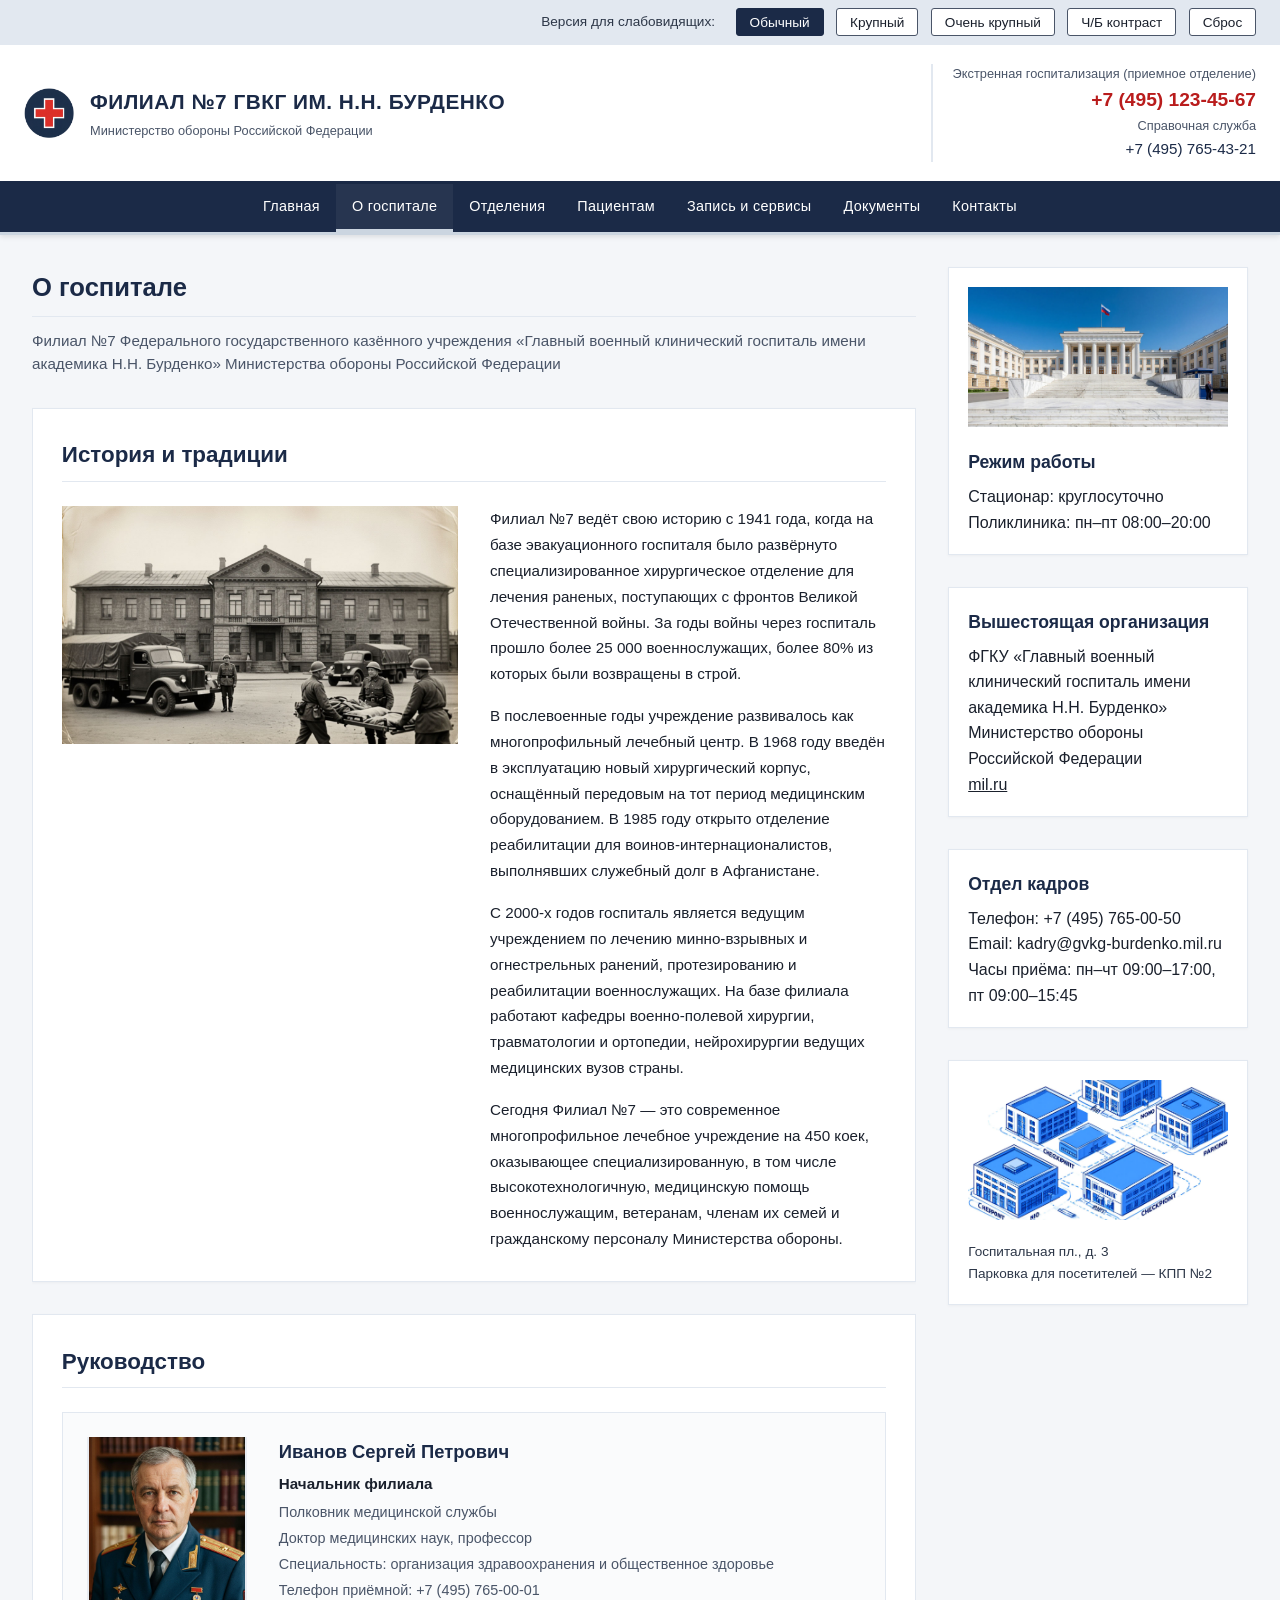
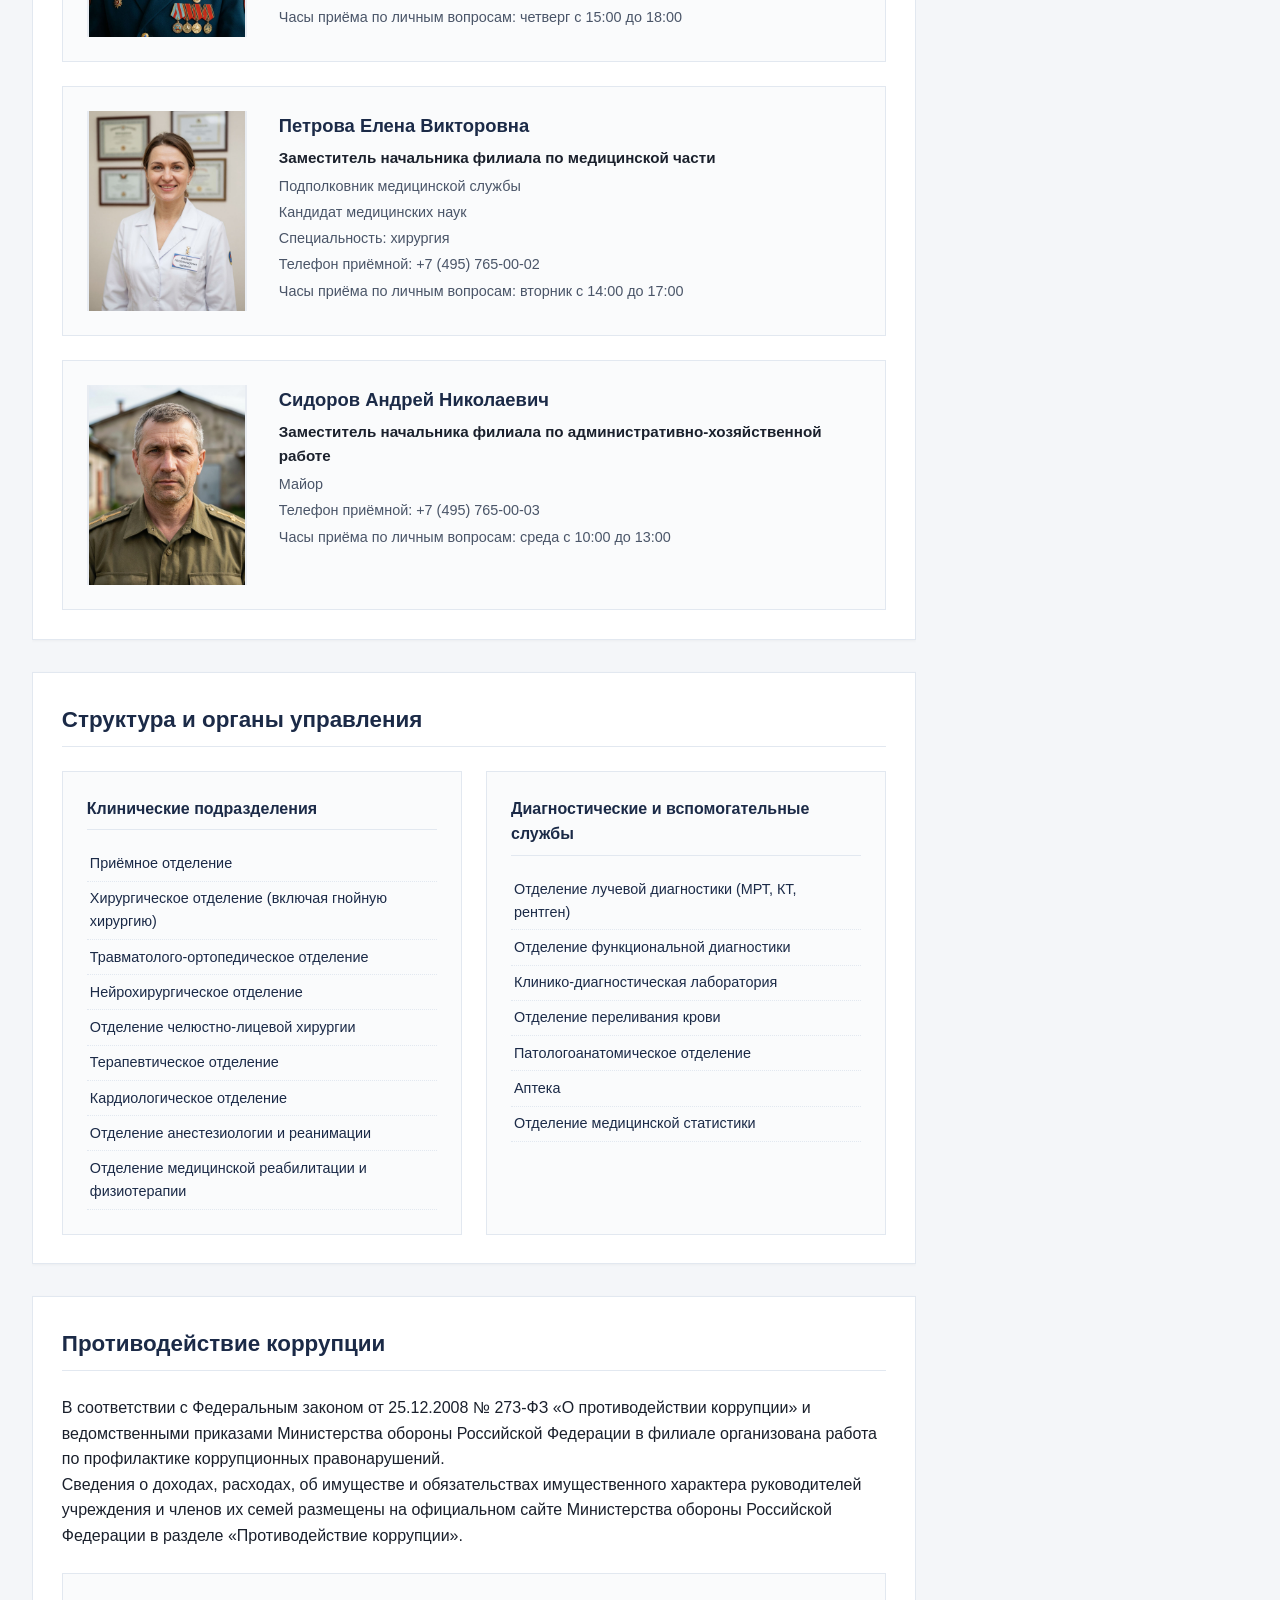
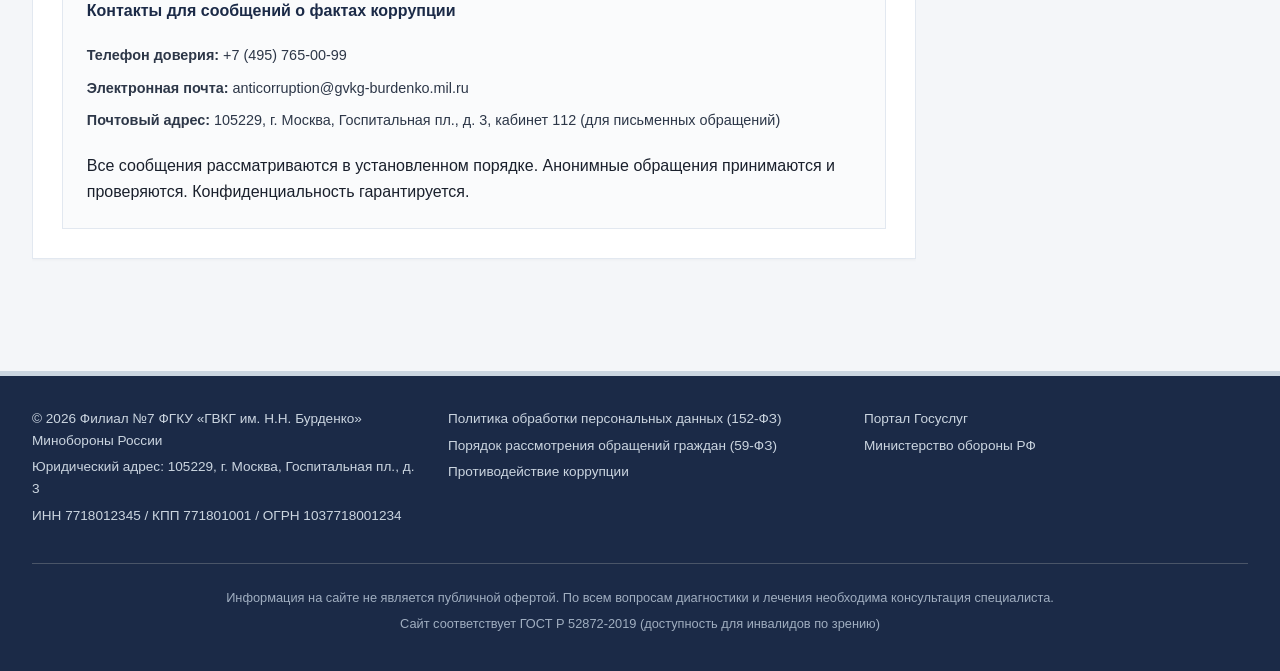
==== pages/about.html @ f8797660 "1 commit" ====
<!DOCTYPE html>
<html lang="ru">
<head>
  <meta charset="UTF-8">
  <meta name="viewport" content="width=device-width, initial-scale=1.0, maximum-scale=5.0, user-scalable=yes">
  <meta name="description" content="Официальная информация о Филиале №7 ГВКГ им. Н.Н. Бурденко. История, руководство, структура, вакансии.">
  <title>О госпитале — Филиал №7 ГВКГ им. Н.Н. Бурденко</title>
  <link rel="icon" href="../images/favicon.ico" type="image/x-icon">
  <link rel="stylesheet" href="../css/reset.css">
  <link rel="stylesheet" href="../css/accessibility.css">
  <link rel="stylesheet" href="../css/layout.css">
  <link rel="stylesheet" href="../css/components.css">
  <link rel="stylesheet" href="../css/about.css">
  <link rel="stylesheet" href="../css/responsive.css">
</head>
<body>

<div class="accessibility-bar" id="accessibilityBar">
  <span class="accessibility-label">Версия для слабовидящих:</span>
  <button id="normalFont" class="access-btn active">Обычный</button>
  <button id="largeFont" class="access-btn">Крупный</button>
  <button id="xlFont" class="access-btn">Очень крупный</button>
  <button id="contrastToggle" class="access-btn">Ч/Б контраст</button>
  <button id="resetAccess" class="access-btn">Сброс</button>
</div>

<div class="header-nav-wrapper">
  <header class="header">
    <div class="logo-area">
      <img src="../images/logo.png" alt="Логотип Министерства обороны" class="logo-img">
      <div class="hospital-name">
        <h1>Филиал №7 ГВКГ им. Н.Н. Бурденко</h1>
        <p>Министерство обороны Российской Федерации</p>
      </div>
    </div>
    <div class="hot-line-block">
      <span>Экстренная госпитализация (приемное отделение)</span>
      <a href="tel:+74951234567" class="phone-emergency">+7 (495) 123-45-67</a>
      <span>Справочная служба</span>
      <a href="tel:+74957654321" class="phone-info">+7 (495) 765-43-21</a>
    </div>
    <button class="burger-btn" id="burgerBtn" aria-label="Меню" type="button">
      <span class="burger-line"></span>
      <span class="burger-line"></span>
      <span class="burger-line"></span>
    </button>
  </header>

  <nav id="mainNav">
    <ul class="nav-list">
      <li><a href="../index.html" class="nav-link">Главная</a></li>
      <li><a href="about.html" class="nav-link active">О госпитале</a></li>
      <li><a href="departments.html" class="nav-link">Отделения</a></li>
      <li><a href="patients.html" class="nav-link">Пациентам</a></li>
      <li><a href="appointment.html" class="nav-link">Запись и сервисы</a></li>
      <li><a href="documents.html" class="nav-link">Документы</a></li>
      <li><a href="contacts.html" class="nav-link">Контакты</a></li>
    </ul>
  </nav>
</div>

<main>
  <div class="grid-layout">
    <div class="content">
      
      <div class="page-header">
        <h2>О госпитале</h2>
        <p class="page-subtitle">Филиал №7 Федерального государственного казённого учреждения «Главный военный клинический госпиталь имени академика Н.Н. Бурденко» Министерства обороны Российской Федерации</p>
      </div>

      <section class="card">
        <h2>История и традиции</h2>
        <div class="about-section">
          <img src="../images/history-1941.jpg" alt="Историческое фото госпиталя" class="about-img">
          <div class="about-text">
            <p>Филиал №7 ведёт свою историю с 1941 года, когда на базе эвакуационного госпиталя было развёрнуто специализированное хирургическое отделение для лечения раненых, поступающих с фронтов Великой Отечественной войны. За годы войны через госпиталь прошло более 25 000 военнослужащих, более 80% из которых были возвращены в строй.</p>
            <p>В послевоенные годы учреждение развивалось как многопрофильный лечебный центр. В 1968 году введён в эксплуатацию новый хирургический корпус, оснащённый передовым на тот период медицинским оборудованием. В 1985 году открыто отделение реабилитации для воинов-интернационалистов, выполнявших служебный долг в Афганистане.</p>
            <p>С 2000-х годов госпиталь является ведущим учреждением по лечению минно-взрывных и огнестрельных ранений, протезированию и реабилитации военнослужащих. На базе филиала работают кафедры военно-полевой хирургии, травматологии и ортопедии, нейрохирургии ведущих медицинских вузов страны.</p>
            <p>Сегодня Филиал №7 — это современное многопрофильное лечебное учреждение на 450 коек, оказывающее специализированную, в том числе высокотехнологичную, медицинскую помощь военнослужащим, ветеранам, членам их семей и гражданскому персоналу Министерства обороны.</p>
          </div>
        </div>
      </section>

      <section class="card">
        <h2>Руководство</h2>
        <div class="management-grid">
          <div class="manager-card">
            <img src="../images/chief-ivanov.jpg" alt="Начальник госпиталя Иванов С.П." class="manager-photo">
            <div class="manager-info">
              <h3>Иванов Сергей Петрович</h3>
              <p class="manager-position">Начальник филиала</p>
              <p class="manager-rank">Полковник медицинской службы</p>
              <p class="manager-degree">Доктор медицинских наук, профессор</p>
              <p class="manager-specialty">Специальность: организация здравоохранения и общественное здоровье</p>
              <p class="manager-phone">Телефон приёмной: +7 (495) 765-00-01</p>
              <p class="manager-hours">Часы приёма по личным вопросам: четверг с 15:00 до 18:00</p>
            </div>
          </div>
          <div class="manager-card">
            <img src="../images/deputy-petrova.jpg" alt="Заместитель по медицинской части Петрова Е.В." class="manager-photo">
            <div class="manager-info">
              <h3>Петрова Елена Викторовна</h3>
              <p class="manager-position">Заместитель начальника филиала по медицинской части</p>
              <p class="manager-rank">Подполковник медицинской службы</p>
              <p class="manager-degree">Кандидат медицинских наук</p>
              <p class="manager-specialty">Специальность: хирургия</p>
              <p class="manager-phone">Телефон приёмной: +7 (495) 765-00-02</p>
              <p class="manager-hours">Часы приёма по личным вопросам: вторник с 14:00 до 17:00</p>
            </div>
          </div>
          <div class="manager-card">
            <img src="../images/deputy-sidorov.jpg" alt="Заместитель по административно-хозяйственной работе Сидоров А.Н." class="manager-photo">
            <div class="manager-info">
              <h3>Сидоров Андрей Николаевич</h3>
              <p class="manager-position">Заместитель начальника филиала по административно-хозяйственной работе</p>
              <p class="manager-rank">Майор</p>
              <p class="manager-phone">Телефон приёмной: +7 (495) 765-00-03</p>
              <p class="manager-hours">Часы приёма по личным вопросам: среда с 10:00 до 13:00</p>
            </div>
          </div>
        </div>
      </section>

      <!-- СТРУКТУРА И ОРГАНЫ УПРАВЛЕНИЯ (исправлено) -->
      <section class="card">
        <h2>Структура и органы управления</h2>
        <div class="structure-grid">
          <div class="structure-block">
            <h3>Клинические подразделения</h3>
            <ul>
              <li><a href="departments.html#admission">Приёмное отделение</a></li>
              <li><a href="departments.html#surgery">Хирургическое отделение (включая гнойную хирургию)</a></li>
              <li><a href="departments.html#trauma">Травматолого-ортопедическое отделение</a></li>
              <li><a href="departments.html#neuro">Нейрохирургическое отделение</a></li>
              <li><a href="departments.html#maxillofacial">Отделение челюстно-лицевой хирургии</a></li>
              <li><a href="departments.html#therapy">Терапевтическое отделение</a></li>
              <li><a href="departments.html#cardio">Кардиологическое отделение</a></li>
              <li><a href="departments.html#anesthesiology">Отделение анестезиологии и реанимации</a></li>
              <li><a href="departments.html#rehab">Отделение медицинской реабилитации и физиотерапии</a></li>
            </ul>
          </div>
          <div class="structure-block">
            <h3>Диагностические и вспомогательные службы</h3>
            <ul>
              <li><a href="departments.html#diagnostics">Отделение лучевой диагностики (МРТ, КТ, рентген)</a></li>
              <li><a href="departments.html#functional">Отделение функциональной диагностики</a></li>
              <li><a href="departments.html#lab">Клинико-диагностическая лаборатория</a></li>
              <li><a href="departments.html#blood">Отделение переливания крови</a></li>
              <li><a href="departments.html#pathology">Патологоанатомическое отделение</a></li>
              <li><a href="departments.html#pharmacy">Аптека</a></li>
              <li><a href="departments.html#statistics">Отделение медицинской статистики</a></li>
            </ul>
          </div>
        </div>
      </section>

      <section class="card">
        <h2>Противодействие коррупции</h2>
        <p>В соответствии с Федеральным законом от 25.12.2008 № 273-ФЗ «О противодействии коррупции» и ведомственными приказами Министерства обороны Российской Федерации в филиале организована работа по профилактике коррупционных правонарушений.</p>
        <p>Сведения о доходах, расходах, об имуществе и обязательствах имущественного характера руководителей учреждения и членов их семей размещены на официальном сайте Министерства обороны Российской Федерации в разделе «Противодействие коррупции».</p>
        <div class="anti-corruption-contacts">
          <h3>Контакты для сообщений о фактах коррупции</h3>
          <ul>
            <li><strong>Телефон доверия:</strong> +7 (495) 765-00-99</li>
            <li><strong>Электронная почта:</strong> anticorruption@gvkg-burdenko.mil.ru</li>
            <li><strong>Почтовый адрес:</strong> 105229, г. Москва, Госпитальная пл., д. 3, кабинет 112 (для письменных обращений)</li>
          </ul>
          <p>Все сообщения рассматриваются в установленном порядке. Анонимные обращения принимаются и проверяются. Конфиденциальность гарантируется.</p>
        </div>
      </section>

    </div>

    <aside class="sidebar">
      <div class="card">
        <img src="../images/sidebar-main-entrance.jpg" alt="Главный вход" class="sidebar-image">
        <h3>Режим работы</h3>
        <p>Стационар: круглосуточно</p>
        <p>Поликлиника: пн–пт 08:00–20:00</p>
      </div>
      <div class="card">
        <h3>Вышестоящая организация</h3>
        <p>ФГКУ «Главный военный клинический госпиталь имени академика Н.Н. Бурденко»</p>
        <p>Министерство обороны Российской Федерации</p>
        <p><a href="https://mil.ru" target="_blank" rel="noopener">mil.ru</a></p>
      </div>
      <div class="card">
        <h3>Отдел кадров</h3>
        <p>Телефон: +7 (495) 765-00-50</p>
        <p>Email: kadry@gvkg-burdenko.mil.ru</p>
        <p>Часы приёма: пн–чт 09:00–17:00, пт 09:00–15:45</p>
      </div>
      <div class="card">
        <img src="../images/sidebar-site-map.jpg" alt="Схема расположения корпусов" class="sidebar-image">
        <p class="sidebar-address">Госпитальная пл., д. 3<br>Парковка для посетителей — КПП №2</p>
      </div>
    </aside>
  </div>
</main>

<footer>
  <div class="footer-grid">
    <div>
      <p>© 2026 Филиал №7 ФГКУ «ГВКГ им. Н.Н. Бурденко» Минобороны России</p>
      <p>Юридический адрес: 105229, г. Москва, Госпитальная пл., д. 3</p>
      <p>ИНН 7718012345 / КПП 771801001 / ОГРН 1037718001234</p>
    </div>
    <div>
      <p><a href="documents.html#privacy">Политика обработки персональных данных (152-ФЗ)</a></p>
      <p><a href="documents.html#appeals">Порядок рассмотрения обращений граждан (59-ФЗ)</a></p>
      <p><a href="https://mil.ru/anti-corruption.htm" target="_blank" rel="noopener">Противодействие коррупции</a></p>
    </div>
    <div>
      <p><a href="https://www.gosuslugi.ru" target="_blank" rel="noopener">Портал Госуслуг</a></p>
      <p><a href="https://mil.ru" target="_blank" rel="noopener">Министерство обороны РФ</a></p>
    </div>
  </div>
  <div class="footer-bottom">
    <p>Информация на сайте не является публичной офертой. По всем вопросам диагностики и лечения необходима консультация специалиста.</p>
    <p>Сайт соответствует ГОСТ Р 52872-2019 (доступность для инвалидов по зрению)</p>
  </div>
</footer>

<script src="../js/accessibility.js"></script>
<script src="../js/burger-menu.js"></script>
</body>
</html>
---- css/accessibility.css ----
.accessibility-bar {
  background: #E2E8F0;
  padding: 0.5rem 1.5rem;
  display: flex;
  gap: 0.8rem;
  flex-wrap: wrap;
  justify-content: flex-end;
  align-items: center;
  border-bottom: 1px solid var(--border-light);
  font-size: 0.85rem;
}

.accessibility-label {
  color: var(--text-medium);
  font-weight: 500;
  margin-right: 0.5rem;
}

.access-btn {
  background: var(--bg-white);
  border: 1px solid var(--secondary-gray);
  padding: 0.35rem 0.8rem;
  cursor: pointer;
  font-family: var(--font-base);
  color: var(--text-dark);
  border-radius: 3px;
  font-size: 0.85rem;
  transition: all 0.15s;
  white-space: nowrap;
}

.access-btn:hover {
  background: #EDF2F7;
}

.access-btn.active {
  background: var(--primary-navy);
  color: white;
  border-color: var(--primary-navy);
}

/* Размеры шрифта через CSS-переменную */
.font-large {
  --base-font-size: 18px;
}

.font-xl {
  --base-font-size: 22px;
}

/* Высокий контраст */
body.high-contrast {
  --primary-navy: #000000;
  --secondary-gray: #000000;
  --bg-white: #FFFFFF;
  --bg-light: #FFFFFF;
  --border-light: #000000;
  --text-dark: #000000;
  --text-medium: #000000;
  --alert-red: #FF0000;
  --safe-green: #006400;
  filter: grayscale(100%) !important;
}
---- css/layout.css ----
/* ========== ОБЁРТКА (display: contents на десктопе) ========== */
.header-nav-wrapper {
  display: contents;
}

/* ========== ШАПКА ========== */
.header {
  background: var(--bg-white);
  border-bottom: 3px solid var(--primary-navy);
  padding: 1.5rem 2rem;
  display: flex;
  flex-wrap: nowrap;
  justify-content: space-between;
  align-items: center;
}

.logo-area {
  display: flex;
  align-items: center;
  gap: 1rem;
}

.logo-img {
  width: 60px;
  height: 60px;
  object-fit: contain;
  flex-shrink: 0;
}

.hospital-name h1 {
  font-size: 1.5rem;
  font-weight: 600;
  color: var(--primary-navy);
  text-transform: uppercase;
  letter-spacing: 0.5px;
}

.hospital-name p {
  font-size: 0.9rem;
  color: var(--secondary-gray);
  margin-top: 0.2rem;
}

.hot-line-block {
  text-align: right;
  border-left: 2px solid var(--border-light);
  padding-left: 2rem;
  white-space: nowrap;
}

.phone-emergency {
  font-size: 1.4rem;
  font-weight: 700;
  color: var(--alert-red);
  text-decoration: none;
}

.phone-info {
  font-size: 1rem;
  color: var(--primary-navy);
  text-decoration: none;
}

.hot-line-block span {
  display: block;
  font-size: 0.8rem;
  color: var(--secondary-gray);
}

/* ========== БУРГЕР ========== */
.burger-btn {
  display: none;
  flex-direction: column;
  justify-content: center;
  align-items: center;
  width: 44px;
  height: 44px;
  background: var(--primary-navy);
  border: none;
  border-radius: 4px;
  cursor: pointer;
  z-index: 110;
  margin-left: auto;
}

.burger-line {
  display: block;
  width: 24px;
  height: 2px;
  background: white;
  margin: 3px 0;
  transition: 0.3s;
}

.burger-btn.active .burger-line:nth-child(1) {
  transform: rotate(45deg) translate(5px, 5px);
}
.burger-btn.active .burger-line:nth-child(2) {
  opacity: 0;
}
.burger-btn.active .burger-line:nth-child(3) {
  transform: rotate(-45deg) translate(5px, -5px);
}

/* ========== НАВИГАЦИЯ ========== */
nav {
  background: var(--primary-navy);
  border-bottom: 3px solid #CBD5E0;
  position: sticky;
  top: 0;
  z-index: 100;
  box-shadow: 0 2px 5px rgba(0,0,0,0.1);
}

.nav-list {
  display: flex;
  list-style: none;
  overflow-x: auto;
  flex-wrap: wrap;
  justify-content: center;
  margin: 0;
  padding: 0;
}

.nav-link {
  display: block;
  color: white;
  text-decoration: none;
  padding: 0.8rem 1.2rem;
  font-size: 0.95rem;
  font-weight: 500;
  letter-spacing: 0.3px;
  border-bottom: 3px solid transparent;
  transition: 0.2s;
  white-space: nowrap;
}

.nav-link:hover,
.nav-link.active {
  border-bottom: 3px solid #CBD5E0;
  background: rgba(255,255,255,0.05);
}

/* ========== САЙДБАР ========== */
.sidebar .card {
  padding: 1.2rem;
}

/* Убираем верхний отступ у всех заголовков в сайдбаре */
.sidebar .card h3 {
  margin-top: 0;
}

.sidebar-image {
  width: 100%;
  height: 140px;
  object-fit: cover;
  background: #E8ECF2;
  margin-bottom: 0.8rem;
}

.sidebar-emergency {
  font-weight: 700;
  color: var(--alert-red);
  font-size: 0.95rem;
}

.sidebar-note {
  font-size: 0.8rem;
  color: var(--secondary-gray);
}

.sidebar-address {
  font-size: 0.85rem;
  color: var(--text-medium);
}

/* ========== ПОДВАЛ ========== */
footer {
  background: var(--primary-navy);
  color: #CBD5E0;
  padding: 2rem;
  font-size: 0.85rem;
  margin-top: 3rem;
  border-top: 5px solid #CBD5E0;
}

.footer-grid {
  display: grid;
  grid-template-columns: repeat(auto-fit, minmax(250px, 1fr));
  gap: 2rem;
  max-width: 1300px;
  margin: 0 auto;
}

footer p {
  font-size: 0.85rem;
  color: #CBD5E0;
  margin-bottom: 0.3rem;
}

footer a {
  color: #CBD5E0;
  text-decoration: none;
}

footer a:hover {
  color: white;
  text-decoration: underline;
}

.footer-bottom {
  margin-top: 2rem;
  text-align: center;
  border-top: 1px solid #4A5568;
  padding-top: 1.5rem;
  max-width: 1300px;
  margin-left: auto;
  margin-right: auto;
}

.footer-bottom p {
  font-size: 0.8rem;
  color: #A0AEC0;
}
---- css/components.css ----
/* КАРТОЧКИ */
.card {
  background: var(--bg-white);
  border: 1px solid var(--border-light);
  padding: 1.8rem;
  margin-bottom: 2rem;
  box-shadow: var(--shadow-sm);
}

/* ЗАГОЛОВОК СТРАНИЦЫ */
.page-header {
  margin-bottom: 2rem;
}

.page-header h2 {
  font-size: 1.6rem;
  color: var(--primary-navy);
  border-bottom: 1px solid var(--border-light);
  padding-bottom: 0.5rem;
  margin-bottom: 0.8rem;
  font-weight: 600;
}

.page-subtitle {
  font-size: 0.95rem;
  color: var(--secondary-gray);
  line-height: 1.5;
}

/* КНОПКИ */
.btn {
  display: inline-block;
  padding: 0.7rem 1.5rem;
  text-decoration: none;
  font-weight: 600;
  font-size: 0.9rem;
  border-radius: 3px;
  text-align: center;
  border: 1px solid transparent;
  cursor: pointer;
  font-family: var(--font-base);
  transition: opacity 0.2s;
}

.btn:hover {
  opacity: 0.9;
}

.btn-primary {
  background: var(--primary-navy);
  color: white;
  border-color: var(--primary-navy);
}

.btn-outline {
  background: transparent;
  color: var(--primary-navy);
  border: 1px solid var(--primary-navy);
}

.btn-red {
  background: var(--alert-red);
  color: white;
}

.btn-sm {
  padding: 0.4rem 1rem;
  font-size: 0.8rem;
}

/* ЗАГЛУШКИ КАРТИНОК */
.img-placeholder {
  background: #E2E8F0;
  border: 1px solid #CBD5E0;
  display: flex;
  align-items: center;
  justify-content: center;
  color: #718096;
  font-size: 0.85rem;
  text-align: center;
  overflow: hidden;
  position: relative;
  width: 100%;
}

.img-placeholder span {
  position: absolute;
  bottom: 6px;
  right: 10px;
  font-size: 0.65rem;
  color: #A0AEC0;
  background: rgba(255,255,255,0.7);
  padding: 2px 6px;
  border-radius: 2px;
}

/* ФОРМА */
.form-subtitle {
  margin-bottom: 1rem;
  color: var(--secondary-gray);
  font-size: 1rem;
}

.wizard-step {
  display: none;
}

.wizard-step.active {
  display: block;
}

.form-group {
  margin-bottom: 1.2rem;
}

label {
  display: block;
  font-weight: 600;
  font-size: 0.9rem;
  margin-bottom: 0.3rem;
  color: var(--text-medium);
}

input[type="text"],
input[type="date"],
input[type="tel"],
input[type="email"],
select,
textarea {
  width: 100%;
  padding: 0.7rem;
  border: 1px solid var(--border-light);
  font-family: var(--font-base);
  background: #FAFBFC;
  border-radius: 3px;
  font-size: 1rem;
}

input[type="file"] {
  font-family: var(--font-base);
  font-size: 0.9rem;
}

textarea {
  resize: vertical;
  min-height: 80px;
}

small {
  display: block;
  color: var(--secondary-gray);
  font-size: 0.8rem;
  margin-top: 0.2rem;
}

.form-row {
  display: grid;
  grid-template-columns: 1fr 1fr;
  gap: 1rem;
}

.btn-group {
  display: flex;
  gap: 1rem;
  margin-top: 1.5rem;
  align-items: center;
  flex-wrap: wrap;
}

.btn-sms {
  margin-top: 0.5rem;
}

.sms-input {
  margin-top: 0.5rem;
}

.form-result {
  margin-top: 0;
  font-weight: 600;
  border-radius: 3px;
}

.form-result:not(:empty) {
  margin-top: 1rem;
  padding: 1rem;
  background: #F0FFF4;
  border: 1px solid var(--safe-green);
  color: var(--safe-green);
}

.error-msg {
  color: var(--alert-red);
  font-size: 0.8rem;
  margin-top: 0.2rem;
  display: none;
}

.input-error {
  border-color: var(--alert-red) !important;
  background: #FFF5F5 !important;
}

/* ЧЕКБОКСЫ */
.custom-checkbox {
  display: flex;
  align-items: flex-start;
  gap: 0.6rem;
  margin-bottom: 0.8rem;
  cursor: pointer;
  font-weight: 400;
  position: relative;
  padding-left: 0;
}

.custom-checkbox input[type="checkbox"] {
  position: absolute;
  opacity: 0;
  width: 0;
  height: 0;
}

.checkmark {
  flex-shrink: 0;
  width: 20px;
  height: 20px;
  border: 2px solid var(--secondary-gray);
  border-radius: 3px;
  display: flex;
  align-items: center;
  justify-content: center;
  background: var(--bg-white);
  transition: all 0.15s;
  margin-top: 1px;
}

.checkmark svg {
  opacity: 0;
  transition: opacity 0.15s;
}

.custom-checkbox input:checked ~ .checkmark {
  background: var(--primary-navy);
  border-color: var(--primary-navy);
}

.custom-checkbox input:checked ~ .checkmark svg {
  opacity: 1;
}

.checkbox-text {
  font-size: 0.9rem;
  color: var(--text-medium);
  line-height: 1.4;
  user-select: none;
}

/* ТАБЛИЦЫ */
.table-wrapper {
  overflow-x: auto;
  margin-bottom: 1rem;
}

.table-note {
  font-size: 0.85rem;
  color: var(--secondary-gray);
  font-style: italic;
  margin-top: 0.8rem;
}

/* ПОЛИТИКА */
.policy-block {
  line-height: 1.7;
}

.policy-block p {
  font-size: 0.95rem;
  color: var(--text-dark);
  margin-bottom: 1rem;
}

.policy-block h3 {
  font-size: 1.05rem;
  color: var(--primary-navy);
  margin: 1.5rem 0 0.8rem 0;
}

.policy-block ul {
  list-style: disc;
  padding-left: 1.5rem;
  margin-bottom: 1rem;
}

.policy-block ul li {
  font-size: 0.9rem;
  color: var(--text-dark);
  line-height: 1.6;
  margin-bottom: 0.4rem;
}

.section-intro {
  font-size: 0.9rem;
  color: var(--secondary-gray);
  margin-bottom: 1.5rem;
  line-height: 1.6;
}

/* ЯКОРЯ */
section[id] {
  scroll-margin-top: 70px;
}
---- css/about.css ----
/* about.css — стили страницы "О госпитале" */

/* ===== ЗАЩИТА ОТ ВЫХОДА ЗА ЭКРАН ===== */
.content,
.card,
.about-section,
.management-grid,
.manager-card,
.structure-grid,
.structure-block,
.anti-corruption-contacts,
.table-wrapper,
.vacancy-table {
  max-width: 100% !important;
  overflow: hidden !important;
  box-sizing: border-box;
  min-width: 0;
}

.content *,
.content *::before,
.content *::after {
  box-sizing: border-box;
  max-width: 100%;
}

/* ===== ОСНОВНЫЕ СТИЛИ ===== */
.about-section {
  display: grid;
  grid-template-columns: 1fr 1fr;
  gap: 2rem;
  align-items: start;
}

.about-img {
  width: 100%;
  height: auto;
  max-height: 400px;
  object-fit: contain;
  background: #E8ECF2;
  display: block;
  max-width: 100%;
}

.about-text p {
  font-size: 0.95rem;
  color: var(--text-dark);
  line-height: 1.7;
  margin-bottom: 1rem;
  word-wrap: break-word;
}

.about-text p:last-child {
  margin-bottom: 0;
}

/* Руководство */
.management-grid {
  display: flex;
  flex-direction: column;
  gap: 1.5rem;
}

.manager-card {
  display: flex;
  gap: 2rem;
  border: 1px solid var(--border-light);
  padding: 1.5rem;
  background: #FAFBFC;
  align-items: flex-start;
}

.manager-photo {
  width: 160px;
  height: auto;
  max-height: 200px;
  object-fit: contain;
  background: #E8ECF2;
  flex-shrink: 0;
  max-width: 100%;
}

.manager-info {
  flex: 1 1 auto;
  min-width: 0;
}

.manager-info h3 {
  margin: 0 0 0.3rem 0;
  font-size: 1.15rem;
  color: var(--primary-navy);
  word-wrap: break-word;
}

.manager-position {
  font-size: 0.95rem;
  font-weight: 600;
  color: var(--text-dark);
  margin-bottom: 0.3rem;
}

.manager-rank,
.manager-degree,
.manager-specialty,
.manager-phone,
.manager-hours {
  font-size: 0.9rem;
  color: var(--secondary-gray);
  margin-bottom: 0.2rem;
}

/* Структура */
.structure-grid {
  display: grid;
  grid-template-columns: repeat(auto-fit, minmax(280px, 1fr));
  gap: 1.5rem;
}

.structure-block {
  border: 1px solid var(--border-light);
  padding: 1.5rem;
  background: #FAFBFC;
}

.structure-block h3 {
  margin: 0 0 1rem 0;
  font-size: 1rem;
  border-bottom: 1px solid var(--border-light);
  padding-bottom: 0.5rem;
}

.structure-block ul {
  list-style: none;
  padding: 0;
}

.structure-block ul li {
  font-size: 0.9rem;
  padding: 0.35rem 0;
  border-bottom: 1px dotted var(--border-light);
  word-wrap: break-word;
}

/* Ссылки в структуре — анимация как на главной */
.structure-block ul li a {
  text-decoration: none;
  color: var(--primary-navy);
  font-weight: 500;
  display: inline-block;
  padding: 0.3rem 0.8rem;
  margin: -0.3rem -0.8rem;         /* компенсация, чтобы не ломать поток */
  border-left: 3px solid transparent;
  transition: all 0.2s ease;
}

.structure-block ul li a:hover {
  color: #0d1b2a;
  background: #F0F4FA;
  border-left-color: var(--primary-navy);
  padding-left: 1.2rem;
}

/* Вакансии */
.vacancy-intro {
  font-size: 0.95rem;
  margin-bottom: 1.5rem;
}

.table-wrapper {
  overflow-x: auto;
  -webkit-overflow-scrolling: touch;
  max-width: 100%;
}

.vacancy-table {
  width: 100%;
  border-collapse: collapse;
  font-size: 0.9rem;
}

.vacancy-table thead {
  background: var(--primary-navy);
  color: white;
}

.vacancy-table th,
.vacancy-table td {
  padding: 0.8rem 1rem;
  text-align: left;
  border-bottom: 1px solid var(--border-light);
}

.vacancy-contact {
  font-size: 0.85rem;
  color: var(--secondary-gray);
  font-style: italic;
  margin-top: 0.8rem;
}

/* Антикоррупция */
.anti-corruption-contacts {
  margin-top: 1.5rem;
  padding: 1.5rem;
  border: 1px solid var(--border-light);
  background: #FAFBFC;
}

.anti-corruption-contacts h3 {
  margin: 0 0 1rem 0;
  font-size: 1rem;
  color: var(--primary-navy);
}

.anti-corruption-contacts ul {
  list-style: none;
  padding: 0;
  margin: 0 0 1rem 0;
}

.anti-corruption-contacts ul li {
  font-size: 0.9rem;
  color: var(--text-medium);
  padding: 0.3rem 0;
  word-wrap: break-word;
}

/* ===== АДАПТИВ (увеличенные фото) ===== */
@media (max-width: 1200px) {
  .about-section { gap: 1.5rem; }
  .about-img { max-height: 350px; }
  .manager-photo { width: 140px; }
  .structure-grid { grid-template-columns: repeat(auto-fit, minmax(250px, 1fr)); }
}

@media (max-width: 992px) {
  .about-section {
    grid-template-columns: 1fr;
    gap: 1.2rem;
  }
  .about-img { max-height: 300px; }
  .manager-card {
    flex-wrap: wrap;
    gap: 1rem;
    padding: 1.2rem;
  }
  .manager-photo {
    width: 120px;
    max-height: 160px;
    margin-right: auto;
  }
  .manager-info { flex: 1 1 auto; }
  .manager-info h3 { font-size: 1.05rem; }
  .manager-position { font-size: 0.9rem; }
  .manager-rank,
  .manager-degree,
  .manager-specialty,
  .manager-phone,
  .manager-hours { font-size: 0.85rem; }
  .structure-grid { grid-template-columns: repeat(auto-fit, minmax(220px, 1fr)); }
}

@media (max-width: 768px) {
  .about-img { max-height: 260px; }
  .about-text p { font-size: 0.9rem; }
  .manager-card {
    flex-direction: column;
    align-items: flex-start;
    padding: 1rem;
  }
  .manager-photo {
    width: 140px;
    max-height: 180px;
    margin: 0;
  }
  .manager-info h3 { font-size: 1rem; }
  .structure-grid { grid-template-columns: 1fr; }
  .vacancy-table th,
  .vacancy-table td { padding: 0.6rem 0.7rem; font-size: 0.85rem; }
}

@media (max-width: 576px) {
  .about-img { max-height: 220px; }
  .manager-photo {
    width: 130px;
    max-height: 170px;
  }
  .manager-info h3 { font-size: 0.95rem; }
  .manager-position { font-size: 0.85rem; }
  .manager-rank,
  .manager-degree,
  .manager-specialty,
  .manager-phone,
  .manager-hours { font-size: 0.8rem; }
  .about-text p { font-size: 0.85rem; }
}

@media (max-width: 480px) {
  .about-img { max-height: 180px; }
  .manager-photo {
    width: 120px;
    max-height: 160px;
  }
  .manager-info h3 { font-size: 0.9rem; }
  .manager-position { font-size: 0.8rem; }
  .manager-rank,
  .manager-degree,
  .manager-specialty,
  .manager-phone,
  .manager-hours { font-size: 0.75rem; }
  .vacancy-table th,
  .vacancy-table td { padding: 0.4rem 0.5rem; font-size: 0.75rem; }
  .anti-corruption-contacts { padding: 1rem; }
}

@media (max-width: 320px) {
  .about-img { max-height: 150px; }
  .manager-photo {
    width: 100px;
    max-height: 140px;
  }
  .manager-info h3 { font-size: 0.85rem; }
  .manager-position { font-size: 0.75rem; }
  .manager-rank,
  .manager-degree,
  .manager-specialty,
  .manager-phone,
  .manager-hours { font-size: 0.7rem; }
  .about-text p { font-size: 0.8rem; }
  .structure-block { padding: 0.8rem; }
}
---- css/responsive.css ----
/* ========== БОЛЬШИЕ НОУТБУКИ (1200–1440px) ========== */
@media (min-width: 1200px) and (max-width: 1440px) {
  .header {
    padding: 1.2rem 1.5rem;
  }
  .logo-img {
    width: 50px;
    height: 50px;
  }
  .hospital-name h1 {
    font-size: 1.3rem;
  }
  .hospital-name p {
    font-size: 0.8rem;
  }
  .hot-line-block {
    padding-left: 1.2rem;
  }
  .phone-emergency {
    font-size: 1.2rem;
  }
  .phone-info {
    font-size: 0.95rem;
  }
  .nav-link {
    padding: 0.7rem 1rem;
    font-size: 0.9rem;
  }
}

/* ========== ПЛАНШЕТЫ (≤1200px) ========== */
@media (max-width: 1200px) {
  .grid-layout {
    grid-template-columns: 1fr 250px;
  }
  .hero-image {
    width: 250px;
    height: 170px;
  }
  .directions-grid {
    grid-template-columns: repeat(auto-fit, minmax(300px, 1fr));
  }
  .advantages-grid {
    grid-template-columns: repeat(auto-fit, minmax(220px, 1fr));
  }
}

/* ========== МАЛЕНЬКИЕ ПЛАНШЕТЫ (≤992px) ========== */
@media (max-width: 992px) {
  .header {
    padding: 1rem;
  }
  .hospital-name h1 {
    font-size: 1.3rem;
  }
  .hot-line-block {
    padding-left: 1rem;
  }
  .grid-layout {
    grid-template-columns: 1fr;
  }
  .hero-banner {
    flex-direction: column;
  }
  .hero-image {
    width: 100%;
    height: auto;
    max-height: 250px;
  }
  .department-header {
    grid-template-columns: 1fr;
  }
  .department-header-img {
    height: 220px;
    border-right: none;
    border-bottom: 1px solid var(--border-light);
  }
  .info-block,
  .info-block.reverse {
    grid-template-columns: 1fr;
    direction: ltr;
  }
  .info-image {
    height: 200px;
  }
  .document-block {
    grid-template-columns: 1fr;
  }
  main {
    padding: 0 1.5rem;
  }
}

/* ========== ТЕЛЕФОНЫ (≤768px) – шапка+меню вместе sticky ========== */
@media (max-width: 768px) {
  body {
    overflow-x: hidden;
  }

  /* Отменяем display: contents, чтобы обёртка работала как обычный блок */
  .header-nav-wrapper {
    display: block;
    position: sticky;
    top: 0;
    z-index: 1000;
    background: var(--bg-white);
    box-shadow: 0 2px 5px rgba(0,0,0,0.05);
  }

  .header {
    padding: 0.6rem 1rem;
    flex-wrap: nowrap;
    justify-content: space-between;
  }
  .logo-area {
    gap: 0.5rem;
  }
  .logo-img {
    width: 36px;
    height: 36px;
  }
  .hospital-name h1 {
    font-size: 1rem;
    line-height: 1.2;
  }
  .hospital-name p {
    font-size: 0.7rem;
    line-height: 1.2;
  }
  .hot-line-block {
    display: none;
  }
  .burger-btn {
    display: flex;
    margin-left: auto;
  }

  /* Убираем sticky с самой nav, теперь она абсолютна внутри обёртки */
  nav {
    position: static;
    border-bottom: none;
    background: transparent;
    box-shadow: none;
  }

  #mainNav {
    position: absolute;
    top: 100%;
    right: 10px;
    width: auto;
    min-width: 200px;
    background: var(--primary-navy);
    border-radius: 4px;
    box-shadow: 0 8px 16px rgba(0,0,0,0.2);
    max-height: 0;
    overflow: hidden;
    transition: max-height 0.3s ease;
    z-index: 99;
    border-bottom: none;
  }
  #mainNav.open {
    max-height: 360px;
  }
  .nav-list {
    flex-direction: column;
    padding: 0.3rem 0;
  }
  .nav-link {
    padding: 0.6rem 1.2rem;
    font-size: 0.9rem;
    border-bottom: 1px solid rgba(255,255,255,0.15);
  }
  .nav-link:last-child {
    border-bottom: none;
  }

  main {
    padding: 0 1rem;
  }

  .hero-banner {
    padding: 1rem;
  }
  .hero-text h2 {
    font-size: 1.3rem;
  }
  .hero-text p {
    font-size: 0.85rem;
  }
  .hero-image {
    height: 160px;
  }

  .directions-grid,
  .info-cards-row,
  .advantages-grid,
  .services-grid,
  .steps-horizontal,
  .rules-grid,
  .checklist-grid,
  .diet-grid,
  .structure-grid,
  .volume-grid,
  .rights-grid,
  .requisites-grid,
  .transport-grid,
  .contacts-main-grid,
  .works-grid {
    grid-template-columns: 1fr;
  }

  .card {
    padding: 0.8rem;
  }
  h2 {
    font-size: 1.1rem;
    margin-bottom: 0.7rem;
  }
  h3 {
    font-size: 0.95rem;
  }
  .sidebar .card h3 {
    margin-top: 0;
  }

  .advantage-img,
  .direction-img {
    height: 140px;
  }
  .info-card-img {
    height: 120px;
  }

  .btn-group {
    flex-direction: column;
    align-items: stretch;
  }

  .footer-grid {
    grid-template-columns: 1fr;
    text-align: center;
  }
  .footer-bottom {
    margin-top: 1rem;
  }

  .accessibility-bar {
    justify-content: center;
    font-size: 0.7rem;
    padding: 0.3rem 0.6rem;
  }
  .access-btn {
    padding: 0.25rem 0.5rem;
    font-size: 0.7rem;
  }

  .form-row {
    grid-template-columns: 1fr;
    gap: 0.8rem;
  }
}

/* ========== МАЛЕНЬКИЕ ТЕЛЕФОНЫ (≤576px) ========== */
@media (max-width: 576px) {
  .header {
    padding: 0.5rem 0.8rem;
  }
  .logo-area {
    flex-direction: column;
    align-items: flex-start;
    gap: 0.1rem;
  }
  .logo-img {
    width: 32px;
    height: 32px;
  }
  .hospital-name h1 {
    font-size: 0.95rem;
  }
  .hospital-name p {
    font-size: 0.65rem;
  }
  main {
    padding: 0 0.8rem;
  }
  .hero-banner {
    padding: 0.8rem;
  }
  .hero-text h2 {
    font-size: 1.2rem;
  }
  .hero-text p {
    font-size: 0.8rem;
  }
  .hero-image {
    height: 140px;
  }
  .card {
    padding: 0.7rem;
  }
  h2 {
    font-size: 1.05rem;
  }
  .advantage-img,
  .direction-img {
    height: 120px;
  }
  .info-card-img {
    height: 100px;
  }
  .btn-hero {
    padding: 0.5rem 1rem;
    font-size: 0.85rem;
  }
  .phone-emergency {
    font-size: 1rem;
  }
}

/* ========== ОЧЕНЬ МАЛЕНЬКИЕ ЭКРАНЫ (≤480px) ========== */
@media (max-width: 480px) {
  body {
    overflow-x: hidden;
  }
  main {
    padding: 0 0.6rem;
  }
  .logo-img {
    width: 30px;
    height: 30px;
  }
  .hospital-name h1 {
    font-size: 0.85rem;
  }
  .hero-image {
    height: 130px;
  }
  .department-header-img {
    height: 140px;
  }
  .advantage-img,
  .direction-img {
    height: 110px;
  }
  .card {
    padding: 0.6rem;
  }
  h2 {
    font-size: 1rem;
  }
  h3 {
    font-size: 0.9rem;
  }
  .nav-link {
    padding: 0.5rem 1rem;
    font-size: 0.85rem;
  }

  .card,
  .direction-card,
  .info-card,
  .advantage-item,
  .department-card,
  .manager-card,
  .structure-block,
  .rule-card,
  .checklist-card,
  .diet-card,
  .info-block,
  .document-block,
  .service-card,
  .transport-card,
  .inspection-item,
  .faq-item,
  .appointment-promo,
  .hero-banner,
  .about-section,
  .anti-corruption-contacts {
    max-width: 100%;
    width: 100%;
    overflow-wrap: break-word;
    word-break: break-word;
    box-sizing: border-box;
  }

  img,
  .hero-image,
  .department-header-img,
  .advantage-img,
  .direction-img,
  .info-card-img,
  .sidebar-image,
  .service-card-img,
  .transport-image,
  .document-preview-img,
  .contact-map-large,
  .about-img,
  .manager-photo {
    max-width: 100%;
    height: auto;
  }

  .table-wrapper {
    overflow-x: auto;
    -webkit-overflow-scrolling: touch;
    max-width: 100%;
  }
  table,
  .vacancy-table,
  .staff-table,
  .reception-table {
    width: auto;
    max-width: 100%;
    display: block;
    overflow-x: auto;
  }

  .sidebar .card h3 {
    margin-top: 0;
  }
}

/* ========== 320px ========== */
@media (max-width: 320px) {
  :root {
    --base-font-size: 14px;
  }
  main {
    padding: 0 0.4rem;
  }
  .header {
    padding: 0.4rem 0.6rem;
  }
  .logo-img {
    width: 26px;
    height: 26px;
  }
  .hospital-name h1 {
    font-size: 0.8rem;
  }
  .hospital-name p {
    font-size: 0.6rem;
  }
  .burger-btn {
    width: 36px;
    height: 36px;
    padding: 0;
  }
  .burger-line {
    width: 20px;
    margin: 2px 0;
  }
  #mainNav {
    right: 4px;
    min-width: 150px;
    border-radius: 3px;
  }
  .nav-link {
    padding: 0.5rem 0.8rem;
    font-size: 0.8rem;
  }
  .hero-banner {
    padding: 0.5rem;
  }
  .hero-text h2 {
    font-size: 1.1rem;
  }
  .hero-text p {
    font-size: 0.75rem;
  }
  .hero-image {
    height: 120px;
  }
  .btn-hero {
    padding: 0.4rem 0.8rem;
    font-size: 0.8rem;
  }
  .card {
    padding: 0.5rem;
  }
  h2 { font-size: 1rem; }
  h3 { font-size: 0.85rem; }
  p, li, .info-value, .contact-item p, .doc-value {
    font-size: 0.8rem;
  }
  .advantage-img,
  .direction-img { height: 100px; }
  .info-card-img { height: 80px; }
  .sidebar .card { padding: 0.6rem; }
  .sidebar .card h3 { margin-top: 0; }
  .sidebar-image { height: 100px; }
  .accessibility-bar {
    font-size: 0.65rem;
    padding: 0.2rem 0.4rem;
  }
  .access-btn {
    padding: 0.2rem 0.4rem;
    font-size: 0.65rem;
  }
  footer {
    padding: 1.5rem 0.5rem;
  }
  .footer-bottom p {
    font-size: 0.7rem;
  }
}
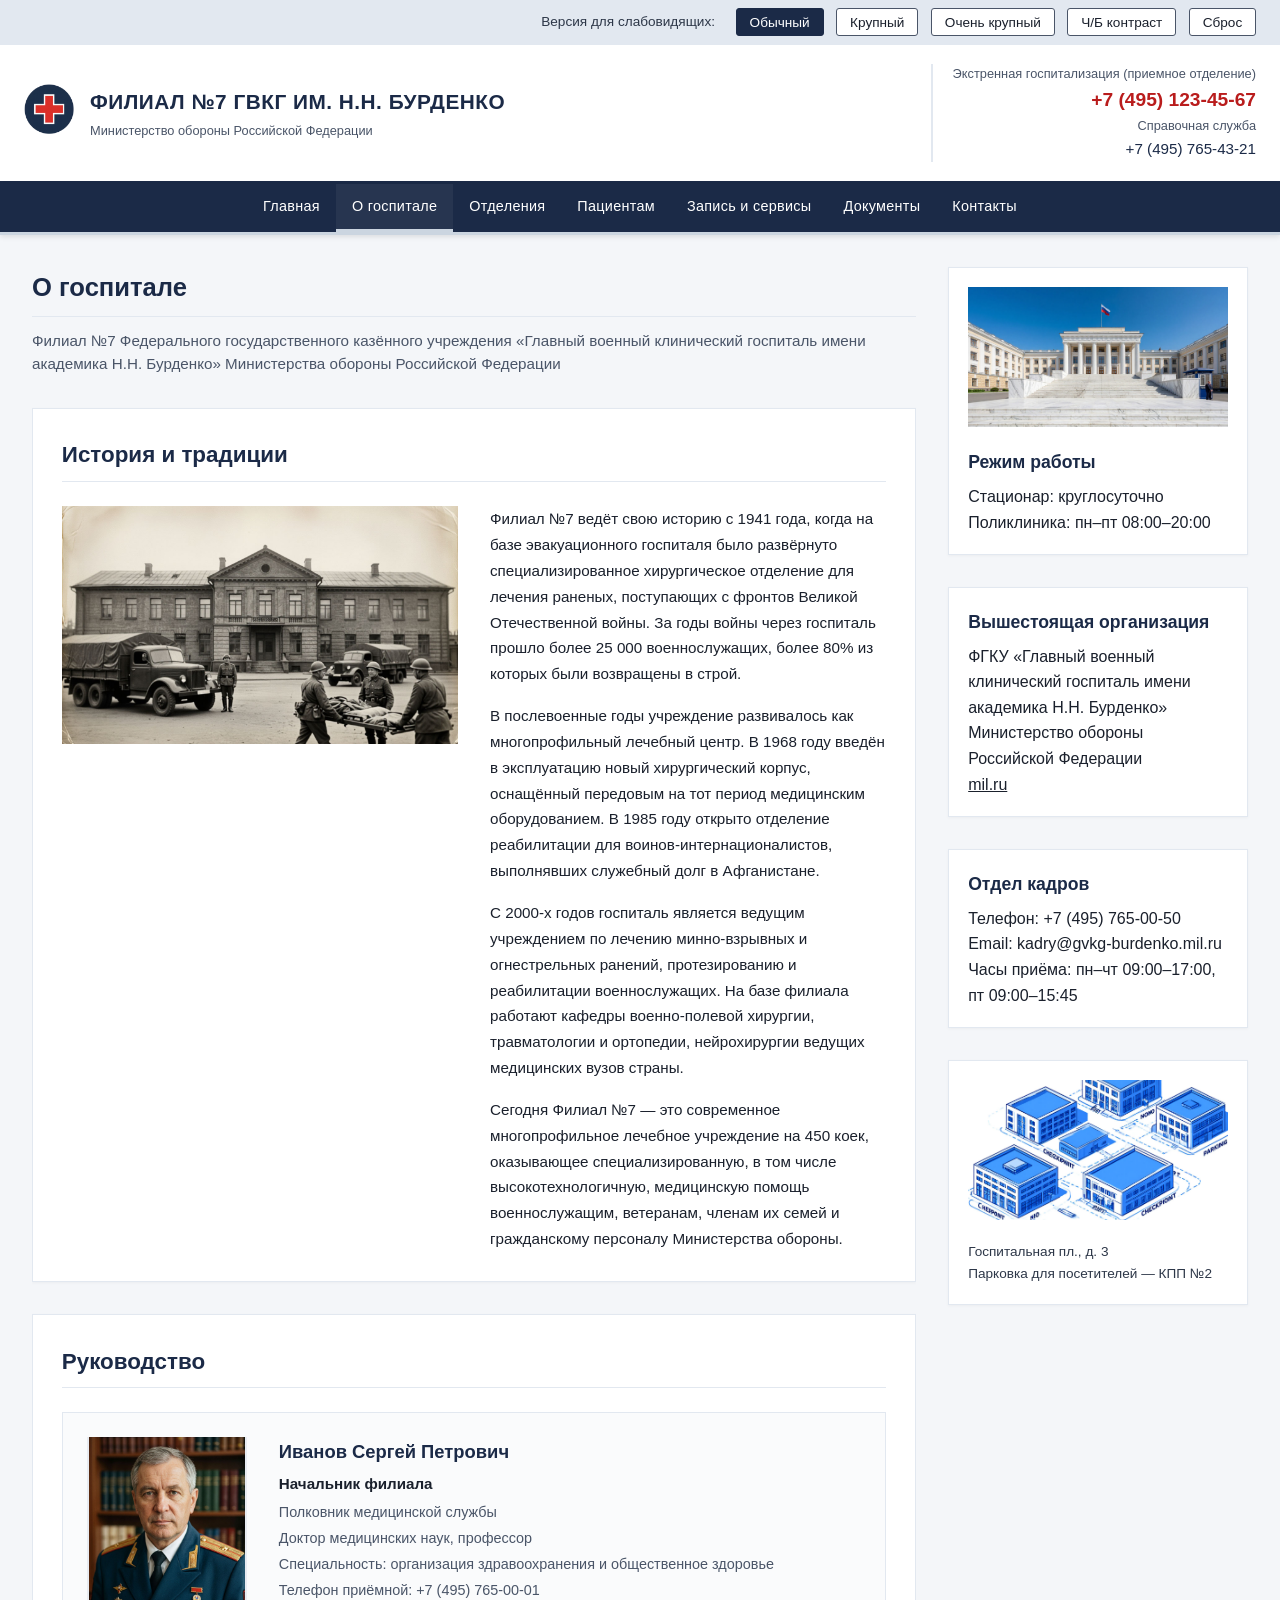
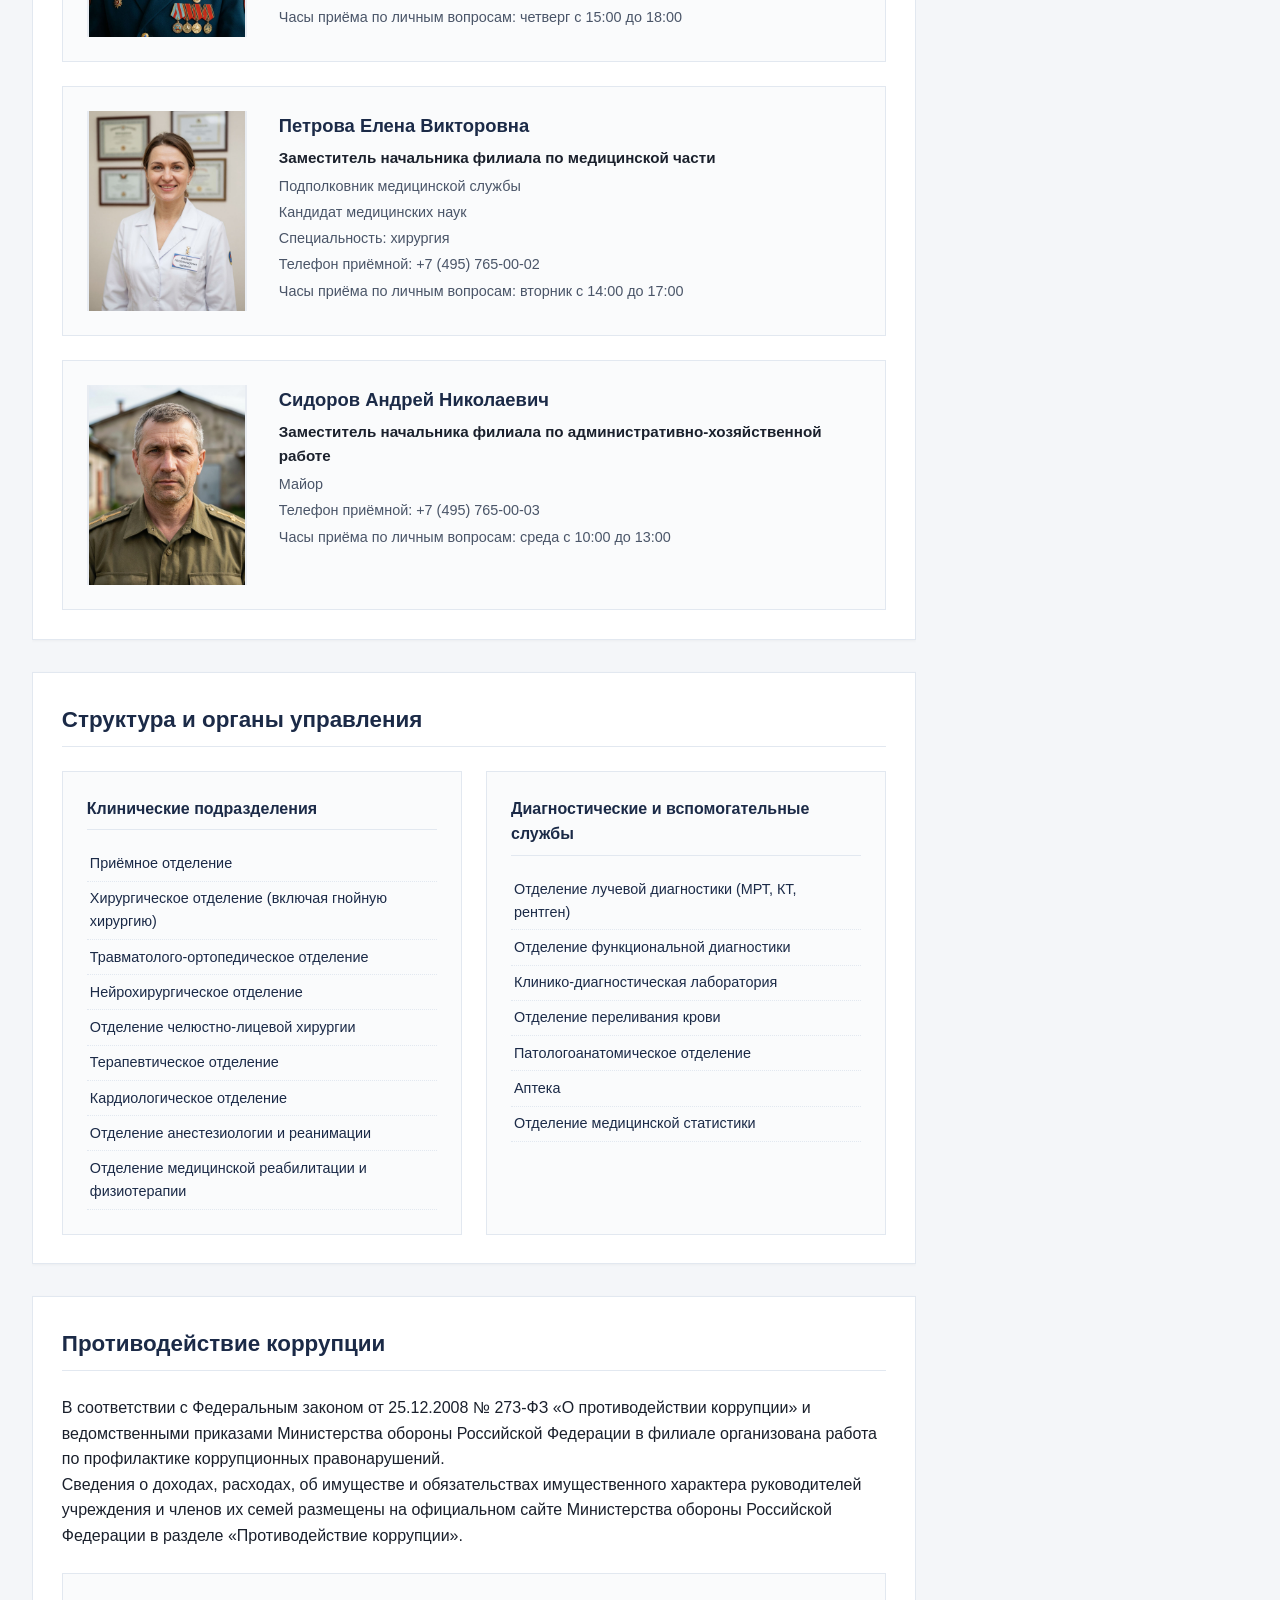
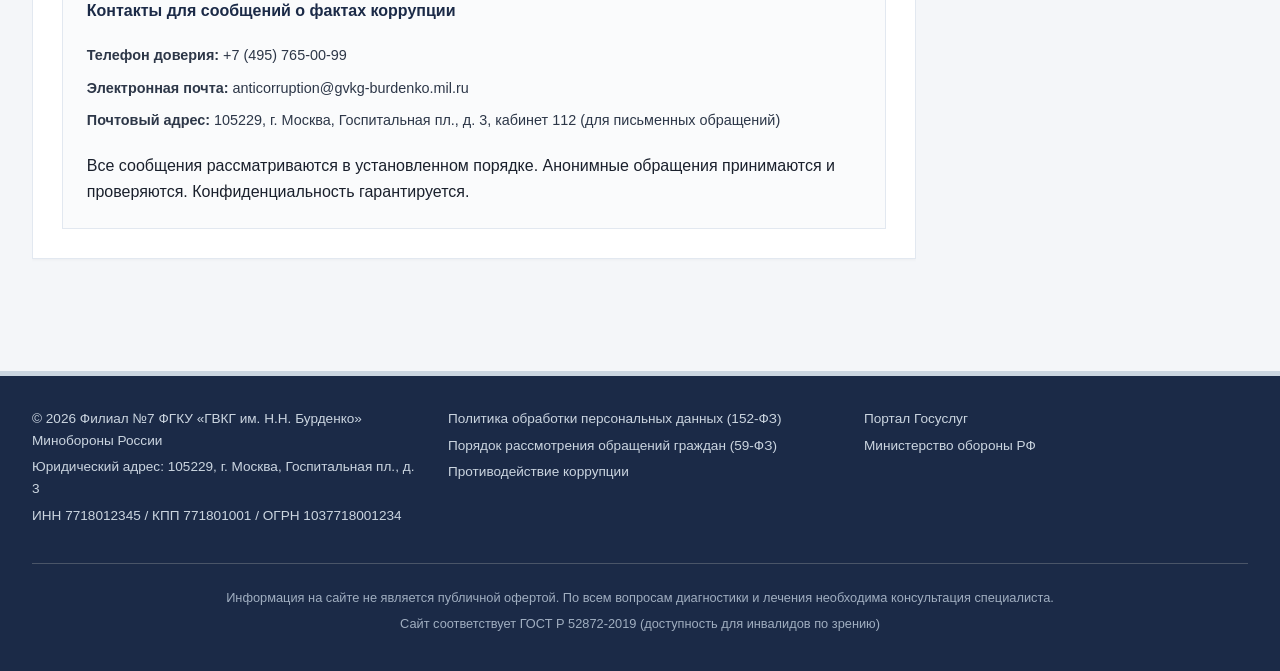
==== commit d45e1c91: "Исправлены отступы кнопок на главной, убран инлайн-стиль, обновлён футер" ====
--- a/pages/about.html
+++ b/pages/about.html
@@ -27,7 +27,9 @@
 <div class="header-nav-wrapper">
   <header class="header">
     <div class="logo-area">
-      <img src="../images/logo.png" alt="Логотип Министерства обороны" class="logo-img">
+      <a href="../index.html">
+        <img src="../images/logo.png" alt="Логотип Министерства обороны" class="logo-img">
+      </a>
       <div class="hospital-name">
         <h1>Филиал №7 ГВКГ им. Н.Н. Бурденко</h1>
         <p>Министерство обороны Российской Федерации</p>
@@ -121,7 +123,6 @@
         </div>
       </section>
 
-      <!-- СТРУКТУРА И ОРГАНЫ УПРАВЛЕНИЯ (исправлено) -->
       <section class="card">
         <h2>Структура и органы управления</h2>
         <div class="structure-grid">
--- a/css/accessibility.css
+++ b/css/accessibility.css
@@ -39,7 +39,6 @@
   border-color: var(--primary-navy);
 }
 
-/* Размеры шрифта через CSS-переменную */
 .font-large {
   --base-font-size: 18px;
 }
@@ -48,7 +47,6 @@
   --base-font-size: 22px;
 }
 
-/* Высокий контраст */
 body.high-contrast {
   --primary-navy: #000000;
   --secondary-gray: #000000;
--- a/css/layout.css
+++ b/css/layout.css
@@ -1,9 +1,7 @@
-/* ========== ОБЁРТКА (display: contents на десктопе) ========== */
 .header-nav-wrapper {
   display: contents;
 }
 
-/* ========== ШАПКА ========== */
 .header {
   background: var(--bg-white);
   border-bottom: 3px solid var(--primary-navy);
@@ -67,7 +65,6 @@
   color: var(--secondary-gray);
 }
 
-/* ========== БУРГЕР ========== */
 .burger-btn {
   display: none;
   flex-direction: column;
@@ -102,7 +99,6 @@
   transform: rotate(-45deg) translate(5px, -5px);
 }
 
-/* ========== НАВИГАЦИЯ ========== */
 nav {
   background: var(--primary-navy);
   border-bottom: 3px solid #CBD5E0;
@@ -141,12 +137,10 @@
   background: rgba(255,255,255,0.05);
 }
 
-/* ========== САЙДБАР ========== */
 .sidebar .card {
   padding: 1.2rem;
 }
 
-/* Убираем верхний отступ у всех заголовков в сайдбаре */
 .sidebar .card h3 {
   margin-top: 0;
 }
@@ -175,7 +169,6 @@
   color: var(--text-medium);
 }
 
-/* ========== ПОДВАЛ ========== */
 footer {
   background: var(--primary-navy);
   color: #CBD5E0;
--- a/css/components.css
+++ b/css/components.css
@@ -1,4 +1,3 @@
-/* КАРТОЧКИ */
 .card {
   background: var(--bg-white);
   border: 1px solid var(--border-light);
@@ -7,7 +6,6 @@
   box-shadow: var(--shadow-sm);
 }
 
-/* ЗАГОЛОВОК СТРАНИЦЫ */
 .page-header {
   margin-bottom: 2rem;
 }
@@ -27,7 +25,6 @@
   line-height: 1.5;
 }
 
-/* КНОПКИ */
 .btn {
   display: inline-block;
   padding: 0.7rem 1.5rem;
@@ -68,7 +65,6 @@
   font-size: 0.8rem;
 }
 
-/* ЗАГЛУШКИ КАРТИНОК */
 .img-placeholder {
   background: #E2E8F0;
   border: 1px solid #CBD5E0;
@@ -94,7 +90,6 @@
   border-radius: 2px;
 }
 
-/* ФОРМА */
 .form-subtitle {
   margin-bottom: 1rem;
   color: var(--secondary-gray);
@@ -201,7 +196,6 @@
   background: #FFF5F5 !important;
 }
 
-/* ЧЕКБОКСЫ */
 .custom-checkbox {
   display: flex;
   align-items: flex-start;
@@ -255,7 +249,6 @@
   user-select: none;
 }
 
-/* ТАБЛИЦЫ */
 .table-wrapper {
   overflow-x: auto;
   margin-bottom: 1rem;
@@ -268,7 +261,6 @@
   margin-top: 0.8rem;
 }
 
-/* ПОЛИТИКА */
 .policy-block {
   line-height: 1.7;
 }
@@ -305,7 +297,6 @@
   line-height: 1.6;
 }
 
-/* ЯКОРЯ */
 section[id] {
   scroll-margin-top: 70px;
 }
--- a/css/about.css
+++ b/css/about.css
@@ -1,6 +1,3 @@
-/* about.css — стили страницы "О госпитале" */
-
-/* ===== ЗАЩИТА ОТ ВЫХОДА ЗА ЭКРАН ===== */
 .content,
 .card,
 .about-section,
@@ -24,7 +21,6 @@
   max-width: 100%;
 }
 
-/* ===== ОСНОВНЫЕ СТИЛИ ===== */
 .about-section {
   display: grid;
   grid-template-columns: 1fr 1fr;
@@ -54,7 +50,6 @@
   margin-bottom: 0;
 }
 
-/* Руководство */
 .management-grid {
   display: flex;
   flex-direction: column;
@@ -109,7 +104,6 @@
   margin-bottom: 0.2rem;
 }
 
-/* Структура */
 .structure-grid {
   display: grid;
   grid-template-columns: repeat(auto-fit, minmax(280px, 1fr));
@@ -141,14 +135,13 @@
   word-wrap: break-word;
 }
 
-/* Ссылки в структуре — анимация как на главной */
 .structure-block ul li a {
   text-decoration: none;
   color: var(--primary-navy);
   font-weight: 500;
   display: inline-block;
   padding: 0.3rem 0.8rem;
-  margin: -0.3rem -0.8rem;         /* компенсация, чтобы не ломать поток */
+  margin: -0.3rem -0.8rem;
   border-left: 3px solid transparent;
   transition: all 0.2s ease;
 }
@@ -160,7 +153,6 @@
   padding-left: 1.2rem;
 }
 
-/* Вакансии */
 .vacancy-intro {
   font-size: 0.95rem;
   margin-bottom: 1.5rem;
@@ -197,7 +189,6 @@
   margin-top: 0.8rem;
 }
 
-/* Антикоррупция */
 .anti-corruption-contacts {
   margin-top: 1.5rem;
   padding: 1.5rem;
@@ -224,7 +215,6 @@
   word-wrap: break-word;
 }
 
-/* ===== АДАПТИВ (увеличенные фото) ===== */
 @media (max-width: 1200px) {
   .about-section { gap: 1.5rem; }
   .about-img { max-height: 350px; }
--- a/css/responsive.css
+++ b/css/responsive.css
@@ -1,4 +1,3 @@
-/* ========== БОЛЬШИЕ НОУТБУКИ (1200–1440px) ========== */
 @media (min-width: 1200px) and (max-width: 1440px) {
   .header {
     padding: 1.2rem 1.5rem;
@@ -28,7 +27,6 @@
   }
 }
 
-/* ========== ПЛАНШЕТЫ (≤1200px) ========== */
 @media (max-width: 1200px) {
   .grid-layout {
     grid-template-columns: 1fr 250px;
@@ -45,7 +43,6 @@
   }
 }
 
-/* ========== МАЛЕНЬКИЕ ПЛАНШЕТЫ (≤992px) ========== */
 @media (max-width: 992px) {
   .header {
     padding: 1rem;
@@ -91,13 +88,10 @@
   }
 }
 
-/* ========== ТЕЛЕФОНЫ (≤768px) – шапка+меню вместе sticky ========== */
 @media (max-width: 768px) {
   body {
     overflow-x: hidden;
   }
-
-  /* Отменяем display: contents, чтобы обёртка работала как обычный блок */
   .header-nav-wrapper {
     display: block;
     position: sticky;
@@ -106,7 +100,6 @@
     background: var(--bg-white);
     box-shadow: 0 2px 5px rgba(0,0,0,0.05);
   }
-
   .header {
     padding: 0.6rem 1rem;
     flex-wrap: nowrap;
@@ -134,15 +127,12 @@
     display: flex;
     margin-left: auto;
   }
-
-  /* Убираем sticky с самой nav, теперь она абсолютна внутри обёртки */
   nav {
     position: static;
     border-bottom: none;
     background: transparent;
     box-shadow: none;
   }
-
   #mainNav {
     position: absolute;
     top: 100%;
@@ -173,11 +163,9 @@
   .nav-link:last-child {
     border-bottom: none;
   }
-
   main {
     padding: 0 1rem;
   }
-
   .hero-banner {
     padding: 1rem;
   }
@@ -190,7 +178,6 @@
   .hero-image {
     height: 160px;
   }
-
   .directions-grid,
   .info-cards-row,
   .advantages-grid,
@@ -208,7 +195,6 @@
   .works-grid {
     grid-template-columns: 1fr;
   }
-
   .card {
     padding: 0.8rem;
   }
@@ -222,7 +208,6 @@
   .sidebar .card h3 {
     margin-top: 0;
   }
-
   .advantage-img,
   .direction-img {
     height: 140px;
@@ -230,12 +215,10 @@
   .info-card-img {
     height: 120px;
   }
-
   .btn-group {
     flex-direction: column;
     align-items: stretch;
   }
-
   .footer-grid {
     grid-template-columns: 1fr;
     text-align: center;
@@ -243,7 +226,6 @@
   .footer-bottom {
     margin-top: 1rem;
   }
-
   .accessibility-bar {
     justify-content: center;
     font-size: 0.7rem;
@@ -253,14 +235,12 @@
     padding: 0.25rem 0.5rem;
     font-size: 0.7rem;
   }
-
   .form-row {
     grid-template-columns: 1fr;
     gap: 0.8rem;
   }
 }
 
-/* ========== МАЛЕНЬКИЕ ТЕЛЕФОНЫ (≤576px) ========== */
 @media (max-width: 576px) {
   .header {
     padding: 0.5rem 0.8rem;
@@ -317,7 +297,6 @@
   }
 }
 
-/* ========== ОЧЕНЬ МАЛЕНЬКИЕ ЭКРАНЫ (≤480px) ========== */
 @media (max-width: 480px) {
   body {
     overflow-x: hidden;
@@ -355,7 +334,6 @@
     padding: 0.5rem 1rem;
     font-size: 0.85rem;
   }
-
   .card,
   .direction-card,
   .info-card,
@@ -382,7 +360,6 @@
     word-break: break-word;
     box-sizing: border-box;
   }
-
   img,
   .hero-image,
   .department-header-img,
@@ -399,7 +376,6 @@
     max-width: 100%;
     height: auto;
   }
-
   .table-wrapper {
     overflow-x: auto;
     -webkit-overflow-scrolling: touch;
@@ -414,13 +390,11 @@
     display: block;
     overflow-x: auto;
   }
-
   .sidebar .card h3 {
     margin-top: 0;
   }
 }
 
-/* ========== 320px ========== */
 @media (max-width: 320px) {
   :root {
     --base-font-size: 14px;
